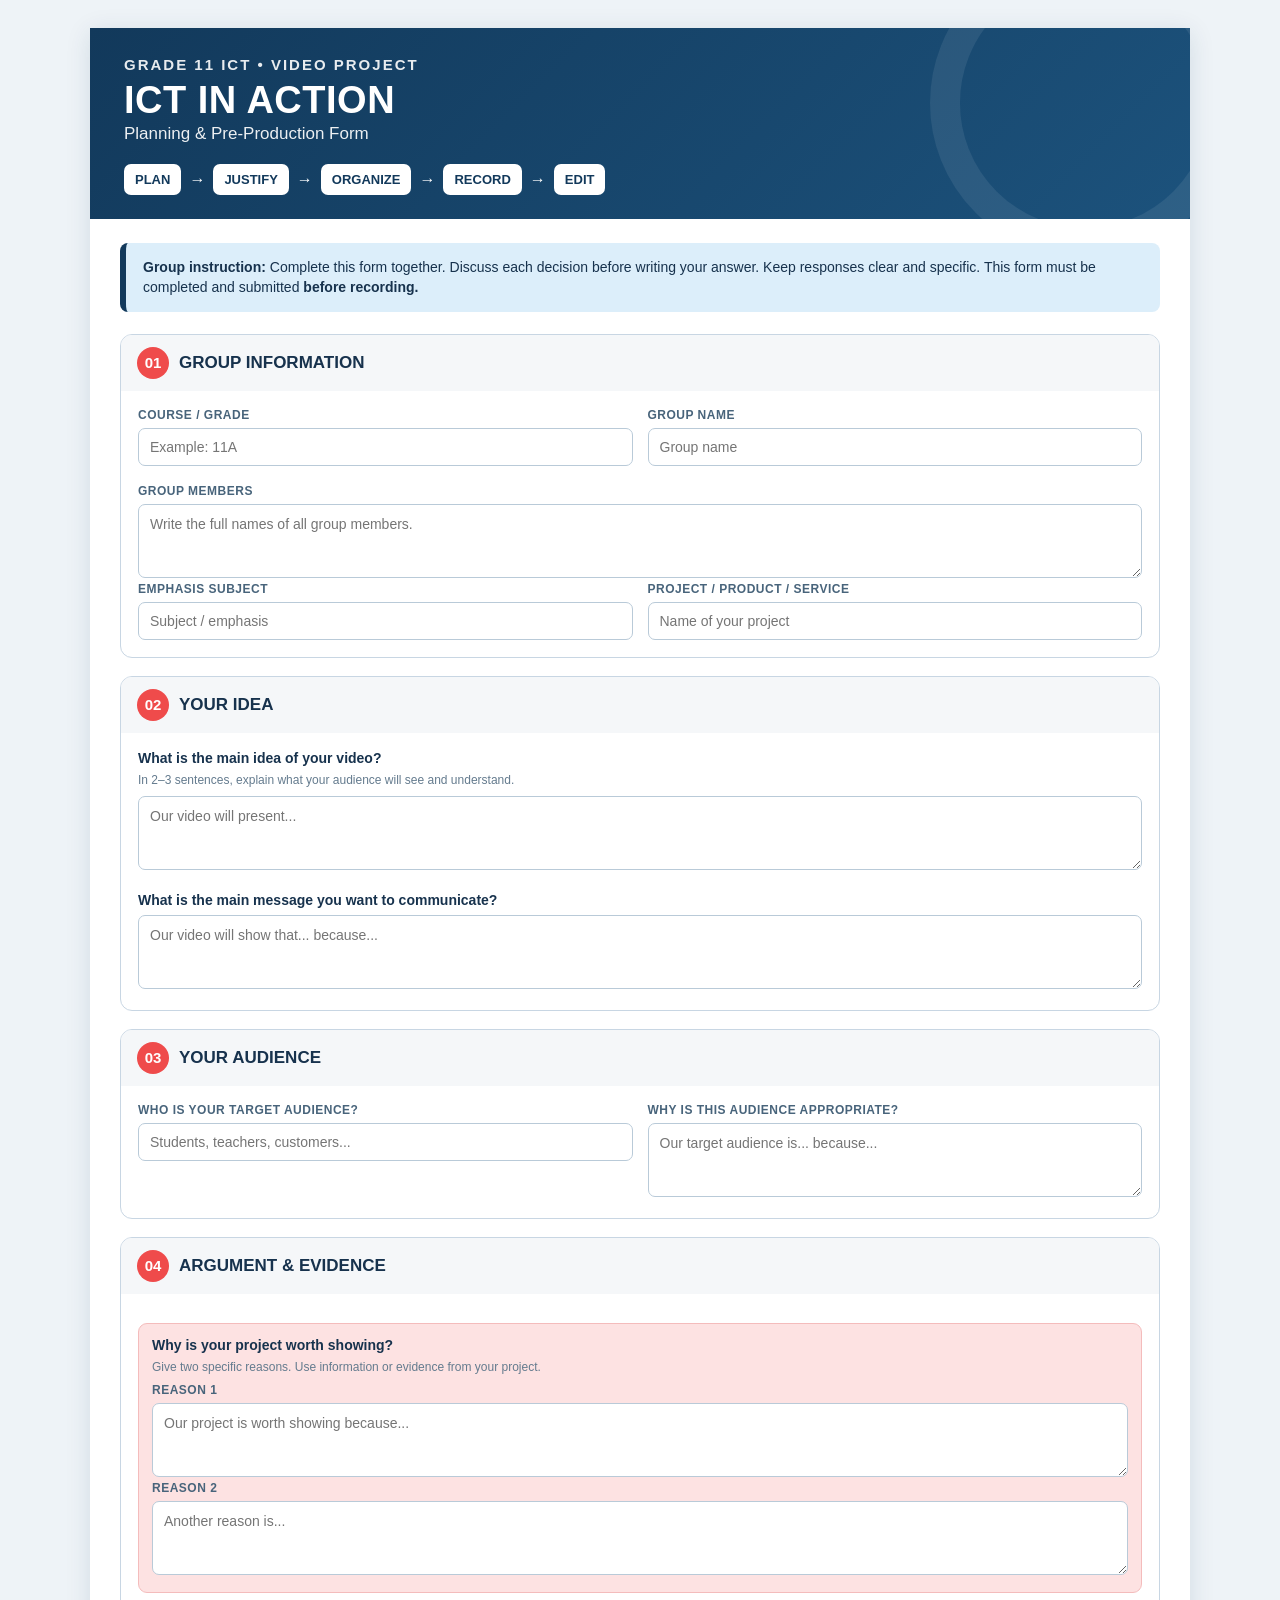
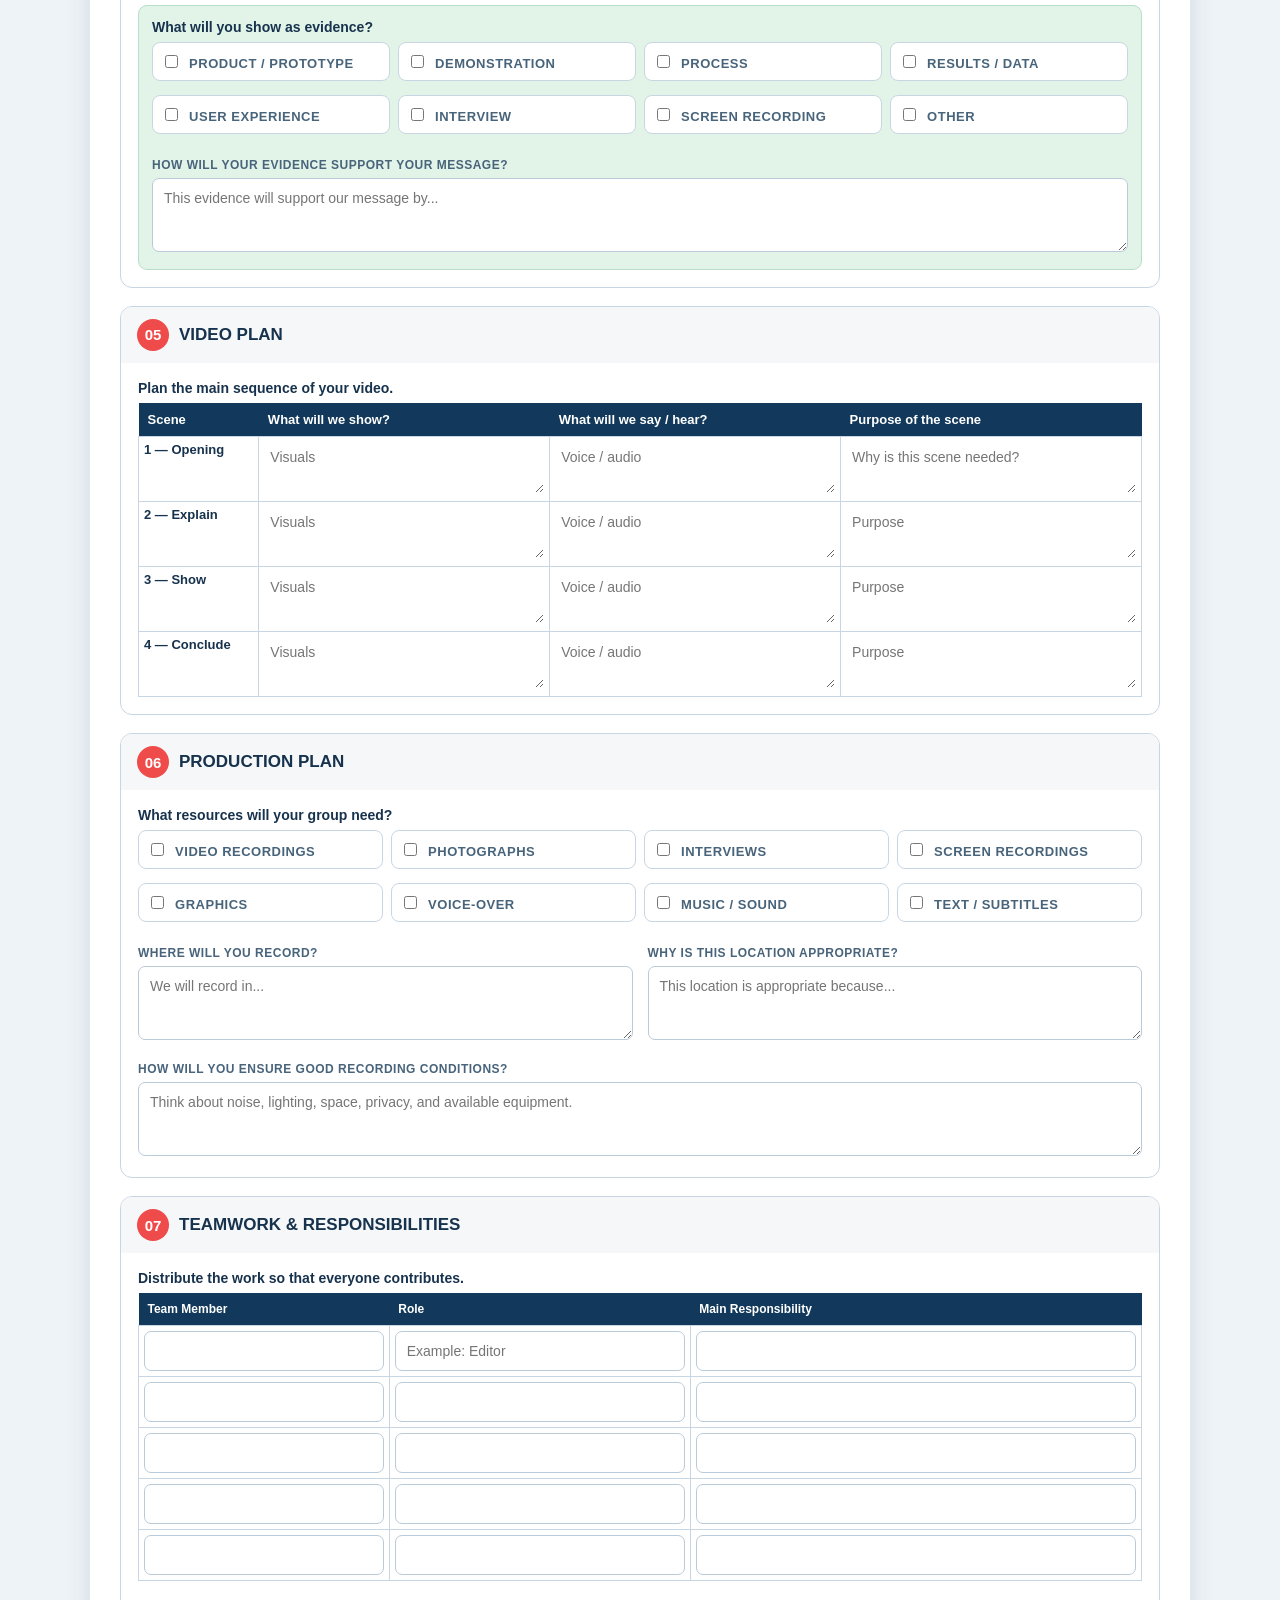
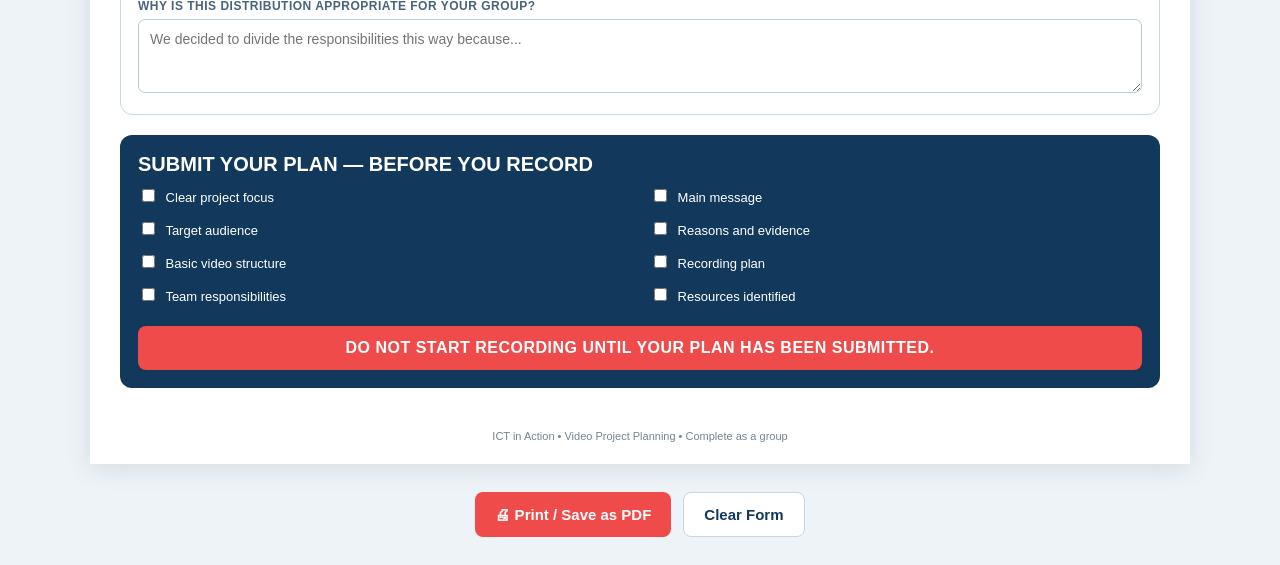
==== action-video-form.html @ a5e14451 "Add files via upload" ====
<!DOCTYPE html>
<html lang="en">
<head>
<meta charset="UTF-8">
<meta name="viewport" content="width=device-width, initial-scale=1.0">
<title>ICT in Action - Video Project Planning</title>
<style>
  :root{
    --navy:#12395b;
    --blue:#dceefa;
    --red:#ef4b4b;
    --red-light:#fde2e2;
    --yellow:#fff0c7;
    --green:#e2f3e8;
    --purple:#eee7fb;
    --gray:#f5f7f9;
    --line:#c8d6e3;
    --text:#17324d;
  }

  *{box-sizing:border-box}
  body{
    margin:0;
    font-family:Arial, Helvetica, sans-serif;
    background:#eef3f7;
    color:var(--text);
  }

  .page{
    max-width:1100px;
    margin:28px auto;
    background:white;
    box-shadow:0 4px 24px rgba(18,57,91,.12);
  }

  header{
    padding:28px 34px 24px;
    background:linear-gradient(135deg,var(--navy),#1c527c);
    color:white;
    position:relative;
    overflow:hidden;
  }
  header:after{
    content:"";
    position:absolute;
    right:-50px; top:-80px;
    width:250px;height:250px;
    border:30px solid rgba(255,255,255,.08);
    border-radius:50%;
  }
  .kicker{
    font-size:15px;
    font-weight:700;
    letter-spacing:2px;
    text-transform:uppercase;
    opacity:.9;
  }
  h1{
    margin:6px 0 2px;
    font-size:38px;
    letter-spacing:.5px;
  }
  .subtitle{
    font-size:17px;
    opacity:.92;
  }
  .workflow{
    margin-top:20px;
    display:flex;
    align-items:center;
    gap:8px;
    flex-wrap:wrap;
    font-weight:700;
    font-size:13px;
  }
  .workflow span{
    background:white;
    color:var(--navy);
    padding:8px 11px;
    border-radius:7px;
  }
  .workflow b{color:#fff;font-size:16px}

  main{padding:24px 30px 30px}

  .intro{
    background:var(--blue);
    border-left:6px solid var(--navy);
    padding:14px 17px;
    margin-bottom:22px;
    border-radius:8px;
    font-size:14px;
    line-height:1.45;
  }

  .section{
    border:1px solid var(--line);
    border-radius:12px;
    margin-bottom:18px;
    overflow:hidden;
    break-inside:avoid;
  }
  .section-title{
    padding:12px 16px;
    background:var(--gray);
    display:flex;
    align-items:center;
    gap:10px;
    font-weight:800;
    font-size:17px;
  }
  .number{
    width:32px;height:32px;
    border-radius:50%;
    display:inline-flex;
    align-items:center;
    justify-content:center;
    color:white;
    background:var(--red);
    font-size:15px;
    flex:none;
  }
  .section-body{padding:17px}

  .grid2{
    display:grid;
    grid-template-columns:1fr 1fr;
    gap:15px;
  }

  label{
    display:block;
    font-size:12px;
    font-weight:800;
    text-transform:uppercase;
    letter-spacing:.5px;
    margin-bottom:6px;
    color:#48647b;
  }

  input[type="text"], textarea, select{
    width:100%;
    border:1px solid #b9cad8;
    border-radius:7px;
    padding:10px 11px;
    font:inherit;
    font-size:14px;
    color:var(--text);
    background:#fff;
  }
  textarea{
    min-height:74px;
    resize:vertical;
    line-height:1.4;
  }
  input:focus, textarea:focus{
    outline:2px solid #9cc7e5;
    border-color:#6aa5cf;
  }

  .prompt{
    margin:0 0 7px;
    font-size:14px;
    font-weight:700;
  }
  .hint{
    font-size:12px;
    color:#647b8e;
    margin:4px 0 9px;
  }

  .argument-box{
    background:var(--red-light);
    border:1px solid #f4bcbc;
    border-radius:9px;
    padding:13px;
    margin-top:12px;
  }
  .evidence-box{
    background:var(--green);
    border:1px solid #b8dec6;
    border-radius:9px;
    padding:13px;
    margin-top:12px;
  }

  .checks{
    display:grid;
    grid-template-columns:repeat(4,1fr);
    gap:8px;
  }
  .check{
    border:1px solid var(--line);
    background:#fff;
    padding:9px 8px;
    border-radius:8px;
    font-size:13px;
    cursor:pointer;
  }
  .check:hover{background:#f7fafc}
  .check input{margin-right:7px}

  table{
    width:100%;
    border-collapse:collapse;
    font-size:13px;
  }
  th{
    background:var(--navy);
    color:white;
    padding:9px;
    text-align:left;
  }
  td{
    border:1px solid var(--line);
    padding:5px;
    vertical-align:top;
  }
  td input, td textarea{
    border:0;
    border-radius:0;
    padding:6px;
    min-height:40px;
  }
  td textarea{min-height:45px}

  .small-table th{font-size:12px}
  .small-table td{height:48px}

  .submission{
    background:var(--navy);
    color:white;
    border-radius:12px;
    padding:18px;
    margin-top:20px;
    break-inside:avoid;
  }
  .submission h2{margin:0 0 10px;font-size:20px}
  .submission-grid{
    display:grid;
    grid-template-columns:1fr 1fr;
    gap:8px 20px;
  }
  .submission label{
    color:white;
    text-transform:none;
    font-size:13px;
    letter-spacing:0;
    font-weight:500;
  }
  .submission input{margin-right:7px}

  .final-note{
    margin-top:16px;
    background:var(--red);
    color:white;
    text-align:center;
    padding:13px;
    border-radius:8px;
    font-weight:800;
    letter-spacing:.5px;
  }

  .actions{
    max-width:1100px;
    margin:0 auto 28px;
    display:flex;
    justify-content:center;
    gap:12px;
  }
  button{
    border:0;
    border-radius:8px;
    padding:13px 20px;
    font-size:15px;
    font-weight:800;
    cursor:pointer;
  }
  .print-btn{background:var(--red);color:white}
  .clear-btn{background:white;color:var(--navy);border:1px solid var(--line)}
  button:hover{transform:translateY(-1px)}

  .footer{
    padding:12px 30px 22px;
    font-size:11px;
    color:#718596;
    text-align:center;
  }

  @media(max-width:760px){
    .page{margin:0}
    .grid2,.submission-grid{grid-template-columns:1fr}
    .checks{grid-template-columns:1fr 1fr}
    main{padding:18px}
    h1{font-size:30px}
  }

  @media print{
    @page{size:A4 portrait;margin:10mm}
    body{background:white}
    .page{max-width:none;margin:0;box-shadow:none}
    .actions{display:none}
    header{padding:18px 22px}
    h1{font-size:29px}
    .subtitle{font-size:14px}
    main{padding:16px 18px}
    .section{margin-bottom:11px}
    .section-title{padding:8px 12px;font-size:14px}
    .number{width:25px;height:25px;font-size:12px}
    .section-body{padding:10px}
    .intro{padding:9px 12px;margin-bottom:12px;font-size:11px}
    label{font-size:9px;margin-bottom:3px}
    input[type="text"], textarea{font-size:10px;padding:5px}
    textarea{min-height:48px}
    .prompt{font-size:11px}
    .hint{font-size:9px;margin:2px 0 5px}
    .argument-box,.evidence-box{padding:8px;margin-top:7px}
    .checks{grid-template-columns:repeat(4,1fr)}
    .check{padding:5px;font-size:9px}
    table{font-size:9px}
    th{padding:5px}
    td{padding:2px}
    td input,td textarea{padding:3px;font-size:9px;min-height:28px}
    .submission{padding:10px;margin-top:10px}
    .submission h2{font-size:14px;margin-bottom:5px}
    .submission label{font-size:9px}
    .final-note{padding:8px;font-size:11px;margin-top:9px}
    .footer{padding:6px;font-size:8px}
  }
</style>
</head>

<body>
<div class="page">
<header>
  <div class="kicker">Grade 11 ICT • Video Project</div>
  <h1>ICT IN ACTION</h1>
  <div class="subtitle">Planning &amp; Pre-Production Form</div>
  <div class="workflow">
    <span>PLAN</span><b>→</b>
    <span>JUSTIFY</span><b>→</b>
    <span>ORGANIZE</span><b>→</b>
    <span>RECORD</span><b>→</b>
    <span>EDIT</span>
  </div>
</header>

<main>
  <div class="intro">
    <strong>Group instruction:</strong> Complete this form together. Discuss each decision before writing your answer.
    Keep responses clear and specific. This form must be completed and submitted <strong>before recording.</strong>
  </div>

  <section class="section">
    <div class="section-title"><span class="number">01</span> GROUP INFORMATION</div>
    <div class="section-body">
      <div class="grid2">
        <div>
          <label>Course / Grade</label>
          <input type="text" placeholder="Example: 11A">
        </div>
        <div>
          <label>Group Name</label>
          <input type="text" placeholder="Group name">
        </div>
      </div>
      <br>
      <label>Group Members</label>
      <textarea placeholder="Write the full names of all group members."></textarea>
      <br>
      <div class="grid2">
        <div>
          <label>Emphasis Subject</label>
          <input type="text" placeholder="Subject / emphasis">
        </div>
        <div>
          <label>Project / Product / Service</label>
          <input type="text" placeholder="Name of your project">
        </div>
      </div>
    </div>
  </section>

  <section class="section">
    <div class="section-title"><span class="number">02</span> YOUR IDEA</div>
    <div class="section-body">
      <p class="prompt">What is the main idea of your video?</p>
      <div class="hint">In 2–3 sentences, explain what your audience will see and understand.</div>
      <textarea placeholder="Our video will present..."></textarea>
      <br><br>
      <p class="prompt">What is the main message you want to communicate?</p>
      <textarea placeholder="Our video will show that... because..."></textarea>
    </div>
  </section>

  <section class="section">
    <div class="section-title"><span class="number">03</span> YOUR AUDIENCE</div>
    <div class="section-body">
      <div class="grid2">
        <div>
          <label>Who is your target audience?</label>
          <input type="text" placeholder="Students, teachers, customers...">
        </div>
        <div>
          <label>Why is this audience appropriate?</label>
          <textarea placeholder="Our target audience is... because..."></textarea>
        </div>
      </div>
    </div>
  </section>

  <section class="section">
    <div class="section-title"><span class="number">04</span> ARGUMENT &amp; EVIDENCE</div>
    <div class="section-body">
      <div class="argument-box">
        <p class="prompt">Why is your project worth showing?</p>
        <div class="hint">Give two specific reasons. Use information or evidence from your project.</div>
        <label>Reason 1</label>
        <textarea placeholder="Our project is worth showing because..."></textarea>
        <br>
        <label>Reason 2</label>
        <textarea placeholder="Another reason is..."></textarea>
      </div>

      <div class="evidence-box">
        <p class="prompt">What will you show as evidence?</p>
        <div class="checks">
          <label class="check"><input type="checkbox"> Product / prototype</label>
          <label class="check"><input type="checkbox"> Demonstration</label>
          <label class="check"><input type="checkbox"> Process</label>
          <label class="check"><input type="checkbox"> Results / data</label>
          <label class="check"><input type="checkbox"> User experience</label>
          <label class="check"><input type="checkbox"> Interview</label>
          <label class="check"><input type="checkbox"> Screen recording</label>
          <label class="check"><input type="checkbox"> Other</label>
        </div>
        <br>
        <label>How will your evidence support your message?</label>
        <textarea placeholder="This evidence will support our message by..."></textarea>
      </div>
    </div>
  </section>

  <section class="section">
    <div class="section-title"><span class="number">05</span> VIDEO PLAN</div>
    <div class="section-body">
      <p class="prompt">Plan the main sequence of your video.</p>
      <table>
        <thead>
          <tr>
            <th style="width:12%">Scene</th>
            <th style="width:29%">What will we show?</th>
            <th style="width:29%">What will we say / hear?</th>
            <th style="width:30%">Purpose of the scene</th>
          </tr>
        </thead>
        <tbody>
          <tr><td><strong>1 — Opening</strong></td><td><textarea placeholder="Visuals"></textarea></td><td><textarea placeholder="Voice / audio"></textarea></td><td><textarea placeholder="Why is this scene needed?"></textarea></td></tr>
          <tr><td><strong>2 — Explain</strong></td><td><textarea placeholder="Visuals"></textarea></td><td><textarea placeholder="Voice / audio"></textarea></td><td><textarea placeholder="Purpose"></textarea></td></tr>
          <tr><td><strong>3 — Show</strong></td><td><textarea placeholder="Visuals"></textarea></td><td><textarea placeholder="Voice / audio"></textarea></td><td><textarea placeholder="Purpose"></textarea></td></tr>
          <tr><td><strong>4 — Conclude</strong></td><td><textarea placeholder="Visuals"></textarea></td><td><textarea placeholder="Voice / audio"></textarea></td><td><textarea placeholder="Purpose"></textarea></td></tr>
        </tbody>
      </table>
    </div>
  </section>

  <section class="section">
    <div class="section-title"><span class="number">06</span> PRODUCTION PLAN</div>
    <div class="section-body">
      <p class="prompt">What resources will your group need?</p>
      <div class="checks">
        <label class="check"><input type="checkbox"> Video recordings</label>
        <label class="check"><input type="checkbox"> Photographs</label>
        <label class="check"><input type="checkbox"> Interviews</label>
        <label class="check"><input type="checkbox"> Screen recordings</label>
        <label class="check"><input type="checkbox"> Graphics</label>
        <label class="check"><input type="checkbox"> Voice-over</label>
        <label class="check"><input type="checkbox"> Music / sound</label>
        <label class="check"><input type="checkbox"> Text / subtitles</label>
      </div>
      <br>
      <div class="grid2">
        <div>
          <label>Where will you record?</label>
          <textarea placeholder="We will record in..."></textarea>
        </div>
        <div>
          <label>Why is this location appropriate?</label>
          <textarea placeholder="This location is appropriate because..."></textarea>
        </div>
      </div>
      <br>
      <label>How will you ensure good recording conditions?</label>
      <textarea placeholder="Think about noise, lighting, space, privacy, and available equipment."></textarea>
    </div>
  </section>

  <section class="section">
    <div class="section-title"><span class="number">07</span> TEAMWORK &amp; RESPONSIBILITIES</div>
    <div class="section-body">
      <p class="prompt">Distribute the work so that everyone contributes.</p>
      <table class="small-table">
        <thead>
          <tr><th style="width:25%">Team Member</th><th style="width:30%">Role</th><th>Main Responsibility</th></tr>
        </thead>
        <tbody>
          <tr><td><input type="text"></td><td><input type="text" placeholder="Example: Editor"></td><td><input type="text"></td></tr>
          <tr><td><input type="text"></td><td><input type="text"></td><td><input type="text"></td></tr>
          <tr><td><input type="text"></td><td><input type="text"></td><td><input type="text"></td></tr>
          <tr><td><input type="text"></td><td><input type="text"></td><td><input type="text"></td></tr>
          <tr><td><input type="text"></td><td><input type="text"></td><td><input type="text"></td></tr>
        </tbody>
      </table>
      <br>
      <label>Why is this distribution appropriate for your group?</label>
      <textarea placeholder="We decided to divide the responsibilities this way because..."></textarea>
    </div>
  </section>

  <div class="submission">
    <h2>SUBMIT YOUR PLAN — BEFORE YOU RECORD</h2>
    <div class="submission-grid">
      <label><input type="checkbox"> Clear project focus</label>
      <label><input type="checkbox"> Main message</label>
      <label><input type="checkbox"> Target audience</label>
      <label><input type="checkbox"> Reasons and evidence</label>
      <label><input type="checkbox"> Basic video structure</label>
      <label><input type="checkbox"> Recording plan</label>
      <label><input type="checkbox"> Team responsibilities</label>
      <label><input type="checkbox"> Resources identified</label>
    </div>
    <div class="final-note">DO NOT START RECORDING UNTIL YOUR PLAN HAS BEEN SUBMITTED.</div>
  </div>
</main>

<div class="footer">
  ICT in Action • Video Project Planning • Complete as a group
</div>
</div>

<div class="actions">
  <button class="print-btn" onclick="window.print()">🖨 Print / Save as PDF</button>
  <button class="clear-btn" onclick="clearForm()">Clear Form</button>
</div>

<script>
function clearForm(){
  if(confirm("Clear all information entered in this form?")){
    document.querySelectorAll("input[type=text], textarea").forEach(el => el.value = "");
    document.querySelectorAll("input[type=checkbox]").forEach(el => el.checked = false);
  }
}
</script>
</body>
</html>
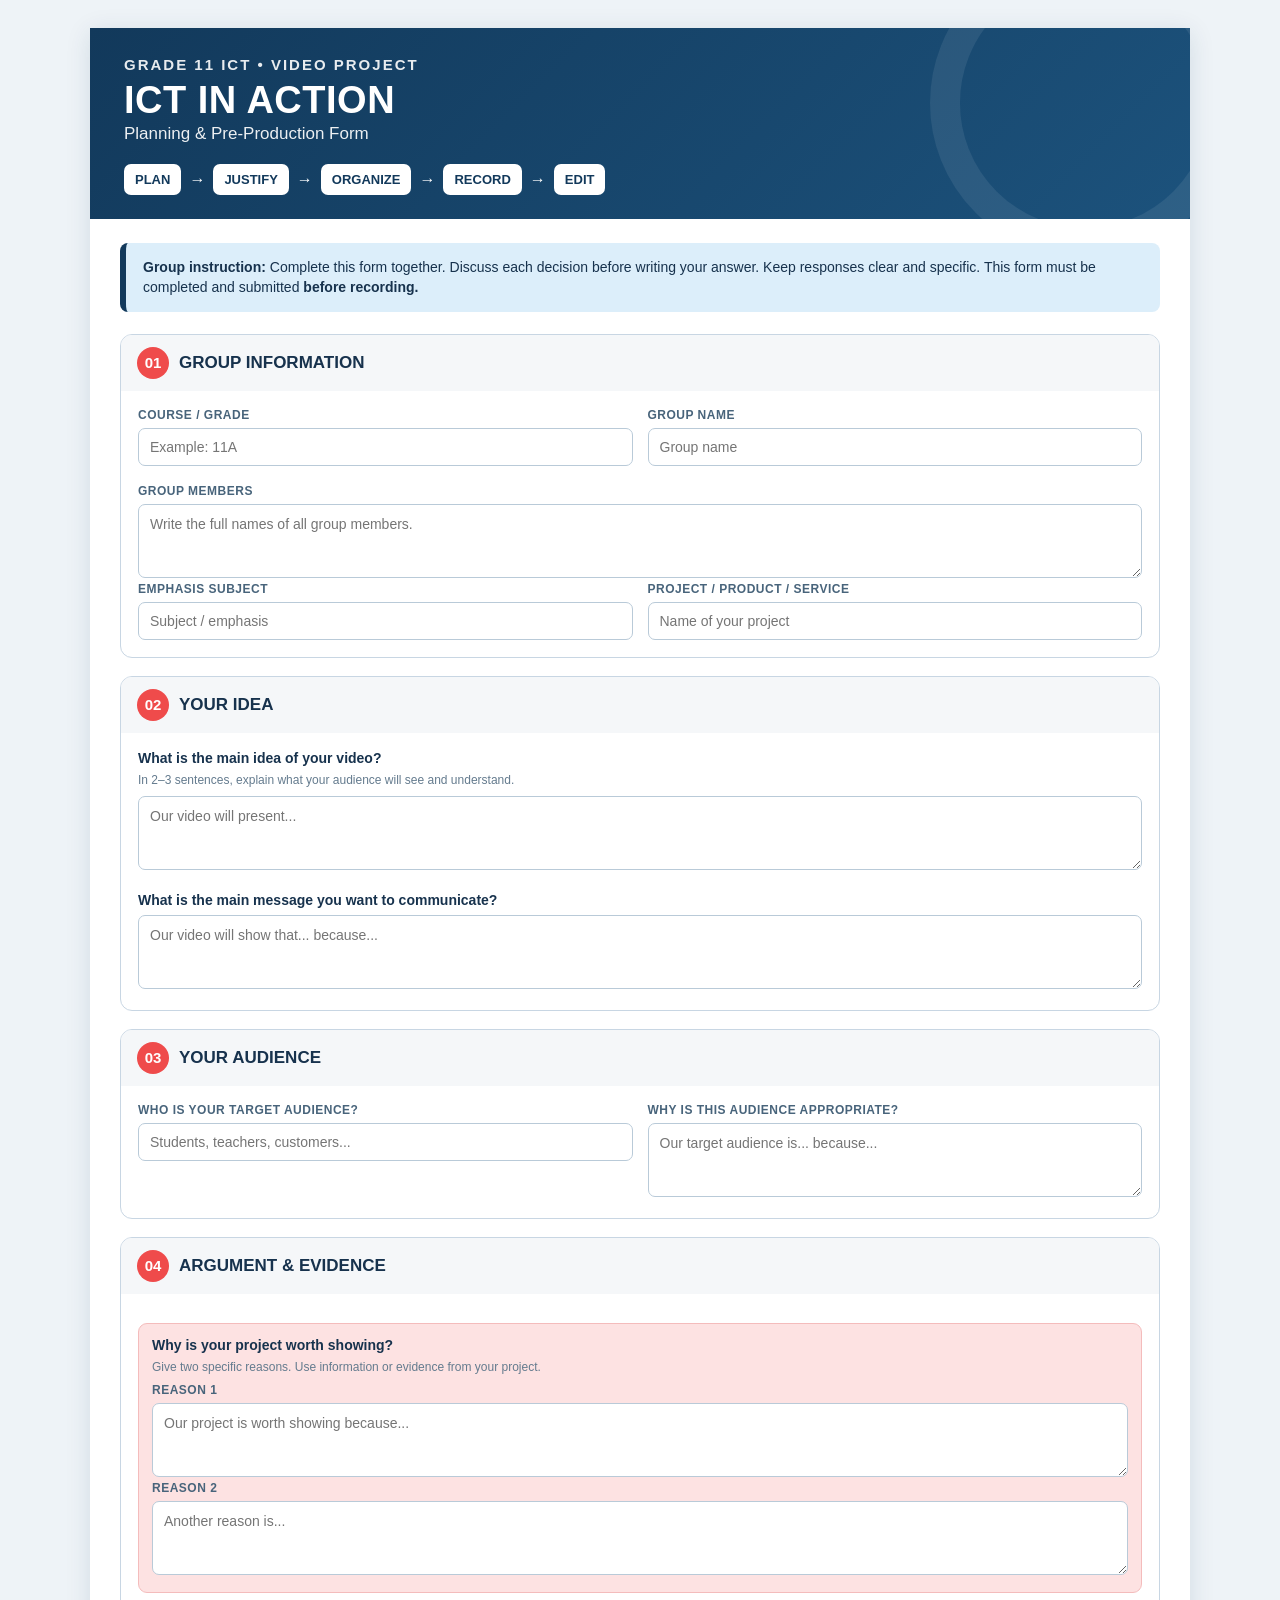
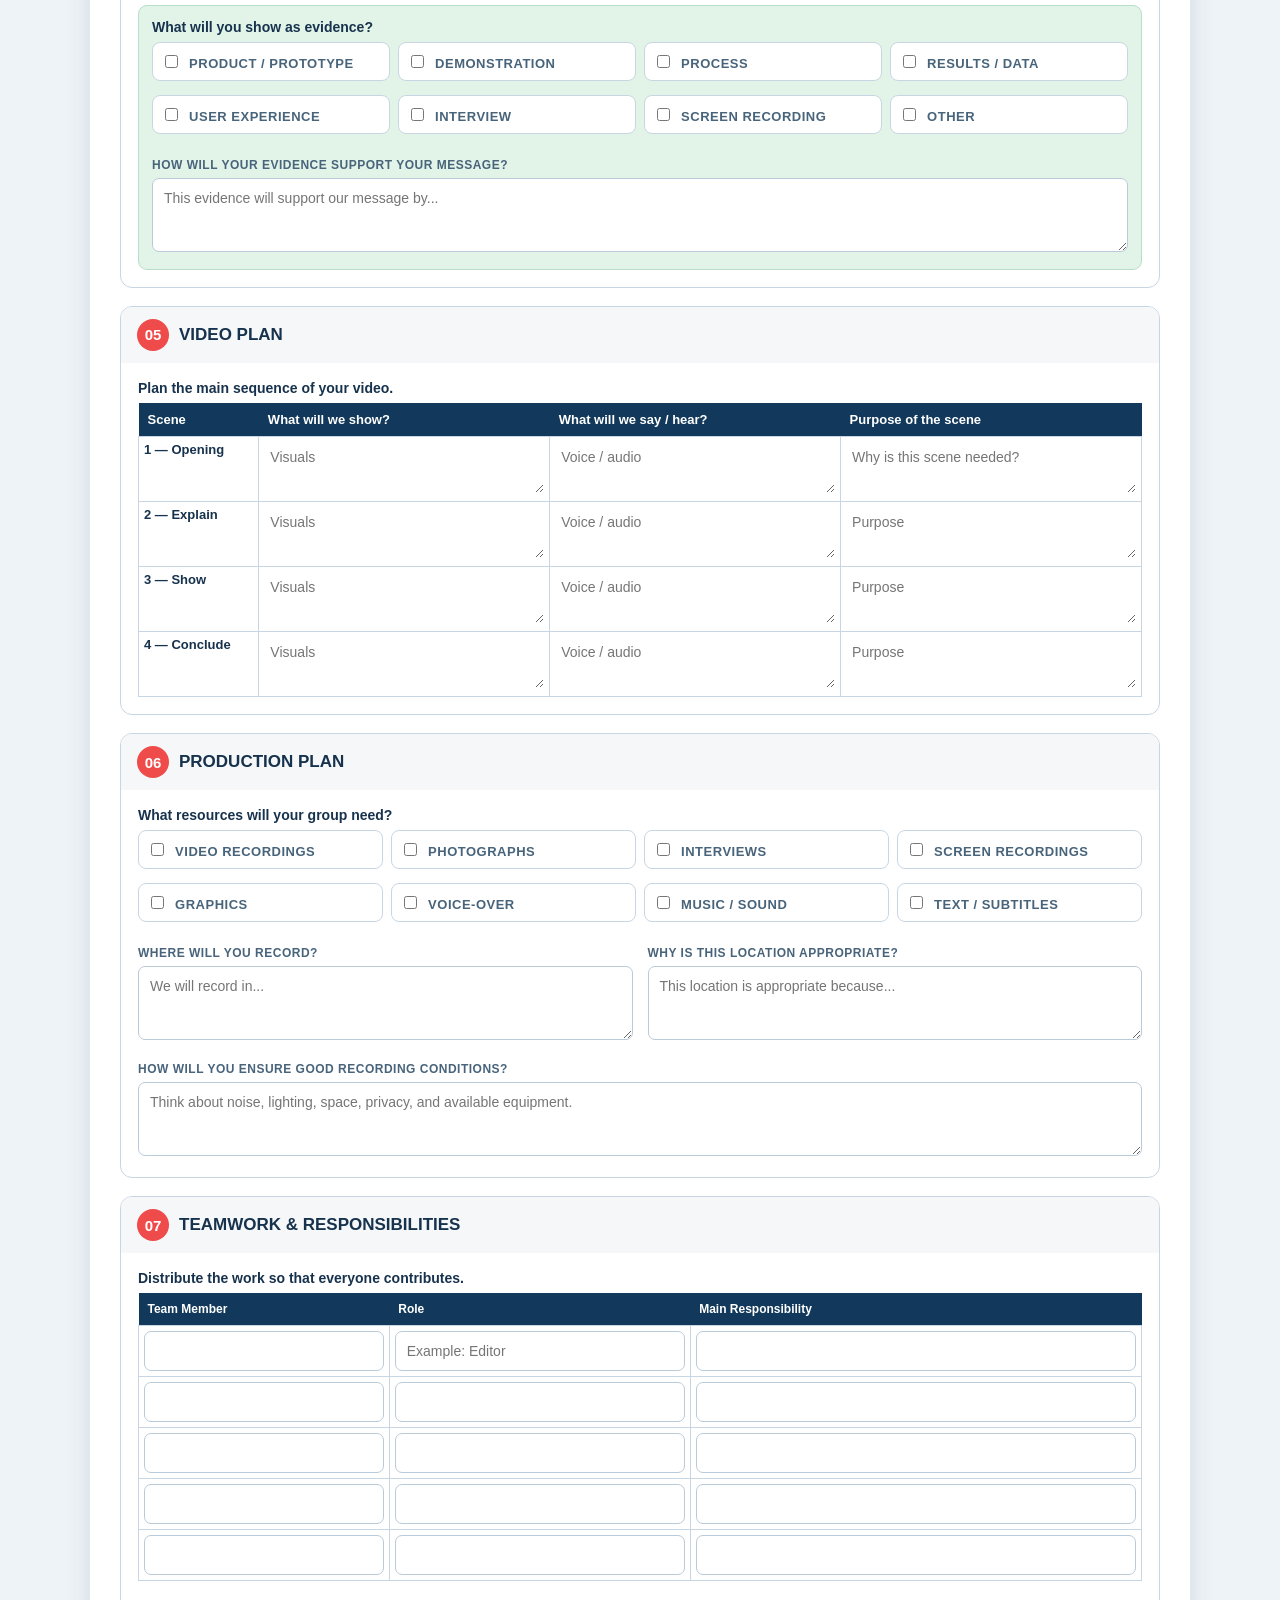
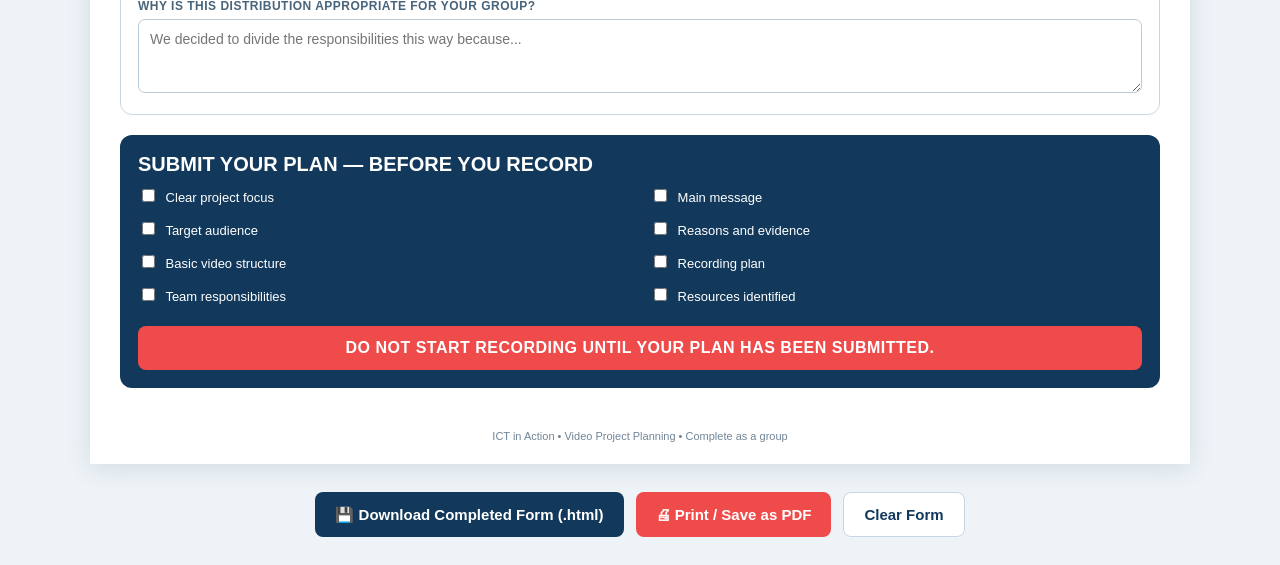
==== commit 1b8b3f40: "Update action-video-form.html" ====
--- a/action-video-form.html
+++ b/action-video-form.html
@@ -5,550 +5,127 @@
 <meta name="viewport" content="width=device-width, initial-scale=1.0">
 <title>ICT in Action - Video Project Planning</title>
 <style>
-  :root{
-    --navy:#12395b;
-    --blue:#dceefa;
-    --red:#ef4b4b;
-    --red-light:#fde2e2;
-    --yellow:#fff0c7;
-    --green:#e2f3e8;
-    --purple:#eee7fb;
-    --gray:#f5f7f9;
-    --line:#c8d6e3;
-    --text:#17324d;
-  }
-
-  *{box-sizing:border-box}
-  body{
-    margin:0;
-    font-family:Arial, Helvetica, sans-serif;
-    background:#eef3f7;
-    color:var(--text);
-  }
-
-  .page{
-    max-width:1100px;
-    margin:28px auto;
-    background:white;
-    box-shadow:0 4px 24px rgba(18,57,91,.12);
-  }
-
-  header{
-    padding:28px 34px 24px;
-    background:linear-gradient(135deg,var(--navy),#1c527c);
-    color:white;
-    position:relative;
-    overflow:hidden;
-  }
-  header:after{
-    content:"";
-    position:absolute;
-    right:-50px; top:-80px;
-    width:250px;height:250px;
-    border:30px solid rgba(255,255,255,.08);
-    border-radius:50%;
-  }
-  .kicker{
-    font-size:15px;
-    font-weight:700;
-    letter-spacing:2px;
-    text-transform:uppercase;
-    opacity:.9;
-  }
-  h1{
-    margin:6px 0 2px;
-    font-size:38px;
-    letter-spacing:.5px;
-  }
-  .subtitle{
-    font-size:17px;
-    opacity:.92;
-  }
-  .workflow{
-    margin-top:20px;
-    display:flex;
-    align-items:center;
-    gap:8px;
-    flex-wrap:wrap;
-    font-weight:700;
-    font-size:13px;
-  }
-  .workflow span{
-    background:white;
-    color:var(--navy);
-    padding:8px 11px;
-    border-radius:7px;
-  }
-  .workflow b{color:#fff;font-size:16px}
-
-  main{padding:24px 30px 30px}
-
-  .intro{
-    background:var(--blue);
-    border-left:6px solid var(--navy);
-    padding:14px 17px;
-    margin-bottom:22px;
-    border-radius:8px;
-    font-size:14px;
-    line-height:1.45;
-  }
-
-  .section{
-    border:1px solid var(--line);
-    border-radius:12px;
-    margin-bottom:18px;
-    overflow:hidden;
-    break-inside:avoid;
-  }
-  .section-title{
-    padding:12px 16px;
-    background:var(--gray);
-    display:flex;
-    align-items:center;
-    gap:10px;
-    font-weight:800;
-    font-size:17px;
-  }
-  .number{
-    width:32px;height:32px;
-    border-radius:50%;
-    display:inline-flex;
-    align-items:center;
-    justify-content:center;
-    color:white;
-    background:var(--red);
-    font-size:15px;
-    flex:none;
-  }
-  .section-body{padding:17px}
-
-  .grid2{
-    display:grid;
-    grid-template-columns:1fr 1fr;
-    gap:15px;
-  }
-
-  label{
-    display:block;
-    font-size:12px;
-    font-weight:800;
-    text-transform:uppercase;
-    letter-spacing:.5px;
-    margin-bottom:6px;
-    color:#48647b;
-  }
-
-  input[type="text"], textarea, select{
-    width:100%;
-    border:1px solid #b9cad8;
-    border-radius:7px;
-    padding:10px 11px;
-    font:inherit;
-    font-size:14px;
-    color:var(--text);
-    background:#fff;
-  }
-  textarea{
-    min-height:74px;
-    resize:vertical;
-    line-height:1.4;
-  }
-  input:focus, textarea:focus{
-    outline:2px solid #9cc7e5;
-    border-color:#6aa5cf;
-  }
-
-  .prompt{
-    margin:0 0 7px;
-    font-size:14px;
-    font-weight:700;
-  }
-  .hint{
-    font-size:12px;
-    color:#647b8e;
-    margin:4px 0 9px;
-  }
-
-  .argument-box{
-    background:var(--red-light);
-    border:1px solid #f4bcbc;
-    border-radius:9px;
-    padding:13px;
-    margin-top:12px;
-  }
-  .evidence-box{
-    background:var(--green);
-    border:1px solid #b8dec6;
-    border-radius:9px;
-    padding:13px;
-    margin-top:12px;
-  }
-
-  .checks{
-    display:grid;
-    grid-template-columns:repeat(4,1fr);
-    gap:8px;
-  }
-  .check{
-    border:1px solid var(--line);
-    background:#fff;
-    padding:9px 8px;
-    border-radius:8px;
-    font-size:13px;
-    cursor:pointer;
-  }
-  .check:hover{background:#f7fafc}
-  .check input{margin-right:7px}
-
-  table{
-    width:100%;
-    border-collapse:collapse;
-    font-size:13px;
-  }
-  th{
-    background:var(--navy);
-    color:white;
-    padding:9px;
-    text-align:left;
-  }
-  td{
-    border:1px solid var(--line);
-    padding:5px;
-    vertical-align:top;
-  }
-  td input, td textarea{
-    border:0;
-    border-radius:0;
-    padding:6px;
-    min-height:40px;
-  }
-  td textarea{min-height:45px}
-
-  .small-table th{font-size:12px}
-  .small-table td{height:48px}
-
-  .submission{
-    background:var(--navy);
-    color:white;
-    border-radius:12px;
-    padding:18px;
-    margin-top:20px;
-    break-inside:avoid;
-  }
-  .submission h2{margin:0 0 10px;font-size:20px}
-  .submission-grid{
-    display:grid;
-    grid-template-columns:1fr 1fr;
-    gap:8px 20px;
-  }
-  .submission label{
-    color:white;
-    text-transform:none;
-    font-size:13px;
-    letter-spacing:0;
-    font-weight:500;
-  }
-  .submission input{margin-right:7px}
-
-  .final-note{
-    margin-top:16px;
-    background:var(--red);
-    color:white;
-    text-align:center;
-    padding:13px;
-    border-radius:8px;
-    font-weight:800;
-    letter-spacing:.5px;
-  }
-
-  .actions{
-    max-width:1100px;
-    margin:0 auto 28px;
-    display:flex;
-    justify-content:center;
-    gap:12px;
-  }
-  button{
-    border:0;
-    border-radius:8px;
-    padding:13px 20px;
-    font-size:15px;
-    font-weight:800;
-    cursor:pointer;
-  }
-  .print-btn{background:var(--red);color:white}
-  .clear-btn{background:white;color:var(--navy);border:1px solid var(--line)}
-  button:hover{transform:translateY(-1px)}
-
-  .footer{
-    padding:12px 30px 22px;
-    font-size:11px;
-    color:#718596;
-    text-align:center;
-  }
-
-  @media(max-width:760px){
-    .page{margin:0}
-    .grid2,.submission-grid{grid-template-columns:1fr}
-    .checks{grid-template-columns:1fr 1fr}
-    main{padding:18px}
-    h1{font-size:30px}
-  }
-
-  @media print{
-    @page{size:A4 portrait;margin:10mm}
-    body{background:white}
-    .page{max-width:none;margin:0;box-shadow:none}
-    .actions{display:none}
-    header{padding:18px 22px}
-    h1{font-size:29px}
-    .subtitle{font-size:14px}
-    main{padding:16px 18px}
-    .section{margin-bottom:11px}
-    .section-title{padding:8px 12px;font-size:14px}
-    .number{width:25px;height:25px;font-size:12px}
-    .section-body{padding:10px}
-    .intro{padding:9px 12px;margin-bottom:12px;font-size:11px}
-    label{font-size:9px;margin-bottom:3px}
-    input[type="text"], textarea{font-size:10px;padding:5px}
-    textarea{min-height:48px}
-    .prompt{font-size:11px}
-    .hint{font-size:9px;margin:2px 0 5px}
-    .argument-box,.evidence-box{padding:8px;margin-top:7px}
-    .checks{grid-template-columns:repeat(4,1fr)}
-    .check{padding:5px;font-size:9px}
-    table{font-size:9px}
-    th{padding:5px}
-    td{padding:2px}
-    td input,td textarea{padding:3px;font-size:9px;min-height:28px}
-    .submission{padding:10px;margin-top:10px}
-    .submission h2{font-size:14px;margin-bottom:5px}
-    .submission label{font-size:9px}
-    .final-note{padding:8px;font-size:11px;margin-top:9px}
-    .footer{padding:6px;font-size:8px}
-  }
+:root{--navy:#12395b;--blue:#dceefa;--red:#ef4b4b;--red-light:#fde2e2;--yellow:#fff0c7;--green:#e2f3e8;--purple:#eee7fb;--gray:#f5f7f9;--line:#c8d6e3;--text:#17324d}
+*{box-sizing:border-box}body{margin:0;font-family:Arial,Helvetica,sans-serif;background:#eef3f7;color:var(--text)}
+.page{max-width:1100px;margin:28px auto;background:#fff;box-shadow:0 4px 24px rgba(18,57,91,.12)}
+header{padding:28px 34px 24px;background:linear-gradient(135deg,var(--navy),#1c527c);color:#fff;position:relative;overflow:hidden}
+header:after{content:"";position:absolute;right:-50px;top:-80px;width:250px;height:250px;border:30px solid rgba(255,255,255,.08);border-radius:50%}
+.kicker{font-size:15px;font-weight:700;letter-spacing:2px;text-transform:uppercase;opacity:.9}h1{margin:6px 0 2px;font-size:38px;letter-spacing:.5px}.subtitle{font-size:17px;opacity:.92}
+.workflow{margin-top:20px;display:flex;align-items:center;gap:8px;flex-wrap:wrap;font-weight:700;font-size:13px}.workflow span{background:#fff;color:var(--navy);padding:8px 11px;border-radius:7px}.workflow b{color:#fff;font-size:16px}main{padding:24px 30px 30px}
+.intro{background:var(--blue);border-left:6px solid var(--navy);padding:14px 17px;margin-bottom:22px;border-radius:8px;font-size:14px;line-height:1.45}
+.section{border:1px solid var(--line);border-radius:12px;margin-bottom:18px;overflow:hidden;break-inside:avoid}.section-title{padding:12px 16px;background:var(--gray);display:flex;align-items:center;gap:10px;font-weight:800;font-size:17px}.number{width:32px;height:32px;border-radius:50%;display:inline-flex;align-items:center;justify-content:center;color:#fff;background:var(--red);font-size:15px;flex:none}.section-body{padding:17px}.grid2{display:grid;grid-template-columns:1fr 1fr;gap:15px}
+label{display:block;font-size:12px;font-weight:800;text-transform:uppercase;letter-spacing:.5px;margin-bottom:6px;color:#48647b}input[type=text],textarea,select{width:100%;border:1px solid #b9cad8;border-radius:7px;padding:10px 11px;font:inherit;font-size:14px;color:var(--text);background:#fff}textarea{min-height:74px;resize:vertical;line-height:1.4}input:focus,textarea:focus{outline:2px solid #9cc7e5;border-color:#6aa5cf}.prompt{margin:0 0 7px;font-size:14px;font-weight:700}.hint{font-size:12px;color:#647b8e;margin:4px 0 9px}
+.argument-box{background:var(--red-light);border:1px solid #f4bcbc;border-radius:9px;padding:13px;margin-top:12px}.evidence-box{background:var(--green);border:1px solid #b8dec6;border-radius:9px;padding:13px;margin-top:12px}.checks{display:grid;grid-template-columns:repeat(4,1fr);gap:8px}.check{border:1px solid var(--line);background:#fff;padding:9px 8px;border-radius:8px;font-size:13px;cursor:pointer}.check:hover{background:#f7fafc}.check input{margin-right:7px}
+table{width:100%;border-collapse:collapse;font-size:13px}th{background:var(--navy);color:#fff;padding:9px;text-align:left}td{border:1px solid var(--line);padding:5px;vertical-align:top}td input,td textarea{border:0;border-radius:0;padding:6px;min-height:40px}td textarea{min-height:45px}.small-table th{font-size:12px}.small-table td{height:48px}
+.submission{background:var(--navy);color:#fff;border-radius:12px;padding:18px;margin-top:20px;break-inside:avoid}.submission h2{margin:0 0 10px;font-size:20px}.submission-grid{display:grid;grid-template-columns:1fr 1fr;gap:8px 20px}.submission label{color:#fff;text-transform:none;font-size:13px;letter-spacing:0;font-weight:500}.submission input{margin-right:7px}.final-note{margin-top:16px;background:var(--red);color:#fff;text-align:center;padding:13px;border-radius:8px;font-weight:800;letter-spacing:.5px}
+.actions{max-width:1100px;margin:0 auto 28px;display:flex;justify-content:center;gap:12px;flex-wrap:wrap;padding:0 12px}button{border:0;border-radius:8px;padding:13px 20px;font-size:15px;font-weight:800;cursor:pointer}.print-btn{background:var(--red);color:#fff}.download-btn{background:var(--navy);color:#fff}.clear-btn{background:#fff;color:var(--navy);border:1px solid var(--line)}button:hover{transform:translateY(-1px)}.footer{padding:12px 30px 22px;font-size:11px;color:#718596;text-align:center}
+@media(max-width:760px){.page{margin:0}.grid2,.submission-grid{grid-template-columns:1fr}.checks{grid-template-columns:1fr 1fr}main{padding:18px}h1{font-size:30px}.section-body{overflow-x:auto}table{min-width:600px}}
+@media print{@page{size:A4 portrait;margin:10mm}body{background:#fff}.page{max-width:none;margin:0;box-shadow:none}.actions{display:none}header{padding:18px 22px}h1{font-size:29px}.subtitle{font-size:14px}main{padding:16px 18px}.section{margin-bottom:11px}.section-title{padding:8px 12px;font-size:14px}.number{width:25px;height:25px;font-size:12px}.section-body{padding:10px}.intro{padding:9px 12px;margin-bottom:12px;font-size:11px}label{font-size:9px;margin-bottom:3px}input[type=text],textarea{font-size:10px;padding:5px}textarea{min-height:48px}.prompt{font-size:11px}.hint{font-size:9px;margin:2px 0 5px}.argument-box,.evidence-box{padding:8px;margin-top:7px}.checks{grid-template-columns:repeat(4,1fr)}.check{padding:5px;font-size:9px}table{font-size:9px;min-width:0}th{padding:5px}td{padding:2px}td input,td textarea{padding:3px;font-size:9px;min-height:28px}.submission{padding:10px;margin-top:10px}.submission h2{font-size:14px;margin-bottom:5px}.submission label{font-size:9px}.final-note{padding:8px;font-size:11px;margin-top:9px}.footer{padding:6px;font-size:8px}}
 </style>
 </head>
-
 <body>
 <div class="page">
-<header>
-  <div class="kicker">Grade 11 ICT • Video Project</div>
-  <h1>ICT IN ACTION</h1>
-  <div class="subtitle">Planning &amp; Pre-Production Form</div>
-  <div class="workflow">
-    <span>PLAN</span><b>→</b>
-    <span>JUSTIFY</span><b>→</b>
-    <span>ORGANIZE</span><b>→</b>
-    <span>RECORD</span><b>→</b>
-    <span>EDIT</span>
-  </div>
-</header>
-
+<header><div class="kicker">Grade 11 ICT • Video Project</div><h1>ICT IN ACTION</h1><div class="subtitle">Planning &amp; Pre-Production Form</div><div class="workflow"><span>PLAN</span><b>→</b><span>JUSTIFY</span><b>→</b><span>ORGANIZE</span><b>→</b><span>RECORD</span><b>→</b><span>EDIT</span></div></header>
 <main>
-  <div class="intro">
-    <strong>Group instruction:</strong> Complete this form together. Discuss each decision before writing your answer.
-    Keep responses clear and specific. This form must be completed and submitted <strong>before recording.</strong>
-  </div>
-
-  <section class="section">
-    <div class="section-title"><span class="number">01</span> GROUP INFORMATION</div>
-    <div class="section-body">
-      <div class="grid2">
-        <div>
-          <label>Course / Grade</label>
-          <input type="text" placeholder="Example: 11A">
-        </div>
-        <div>
-          <label>Group Name</label>
-          <input type="text" placeholder="Group name">
-        </div>
-      </div>
-      <br>
-      <label>Group Members</label>
-      <textarea placeholder="Write the full names of all group members."></textarea>
-      <br>
-      <div class="grid2">
-        <div>
-          <label>Emphasis Subject</label>
-          <input type="text" placeholder="Subject / emphasis">
-        </div>
-        <div>
-          <label>Project / Product / Service</label>
-          <input type="text" placeholder="Name of your project">
-        </div>
-      </div>
-    </div>
-  </section>
-
-  <section class="section">
-    <div class="section-title"><span class="number">02</span> YOUR IDEA</div>
-    <div class="section-body">
-      <p class="prompt">What is the main idea of your video?</p>
-      <div class="hint">In 2–3 sentences, explain what your audience will see and understand.</div>
-      <textarea placeholder="Our video will present..."></textarea>
-      <br><br>
-      <p class="prompt">What is the main message you want to communicate?</p>
-      <textarea placeholder="Our video will show that... because..."></textarea>
-    </div>
-  </section>
-
-  <section class="section">
-    <div class="section-title"><span class="number">03</span> YOUR AUDIENCE</div>
-    <div class="section-body">
-      <div class="grid2">
-        <div>
-          <label>Who is your target audience?</label>
-          <input type="text" placeholder="Students, teachers, customers...">
-        </div>
-        <div>
-          <label>Why is this audience appropriate?</label>
-          <textarea placeholder="Our target audience is... because..."></textarea>
-        </div>
-      </div>
-    </div>
-  </section>
-
-  <section class="section">
-    <div class="section-title"><span class="number">04</span> ARGUMENT &amp; EVIDENCE</div>
-    <div class="section-body">
-      <div class="argument-box">
-        <p class="prompt">Why is your project worth showing?</p>
-        <div class="hint">Give two specific reasons. Use information or evidence from your project.</div>
-        <label>Reason 1</label>
-        <textarea placeholder="Our project is worth showing because..."></textarea>
-        <br>
-        <label>Reason 2</label>
-        <textarea placeholder="Another reason is..."></textarea>
-      </div>
-
-      <div class="evidence-box">
-        <p class="prompt">What will you show as evidence?</p>
-        <div class="checks">
-          <label class="check"><input type="checkbox"> Product / prototype</label>
-          <label class="check"><input type="checkbox"> Demonstration</label>
-          <label class="check"><input type="checkbox"> Process</label>
-          <label class="check"><input type="checkbox"> Results / data</label>
-          <label class="check"><input type="checkbox"> User experience</label>
-          <label class="check"><input type="checkbox"> Interview</label>
-          <label class="check"><input type="checkbox"> Screen recording</label>
-          <label class="check"><input type="checkbox"> Other</label>
-        </div>
-        <br>
-        <label>How will your evidence support your message?</label>
-        <textarea placeholder="This evidence will support our message by..."></textarea>
-      </div>
-    </div>
-  </section>
-
-  <section class="section">
-    <div class="section-title"><span class="number">05</span> VIDEO PLAN</div>
-    <div class="section-body">
-      <p class="prompt">Plan the main sequence of your video.</p>
-      <table>
-        <thead>
-          <tr>
-            <th style="width:12%">Scene</th>
-            <th style="width:29%">What will we show?</th>
-            <th style="width:29%">What will we say / hear?</th>
-            <th style="width:30%">Purpose of the scene</th>
-          </tr>
-        </thead>
-        <tbody>
-          <tr><td><strong>1 — Opening</strong></td><td><textarea placeholder="Visuals"></textarea></td><td><textarea placeholder="Voice / audio"></textarea></td><td><textarea placeholder="Why is this scene needed?"></textarea></td></tr>
-          <tr><td><strong>2 — Explain</strong></td><td><textarea placeholder="Visuals"></textarea></td><td><textarea placeholder="Voice / audio"></textarea></td><td><textarea placeholder="Purpose"></textarea></td></tr>
-          <tr><td><strong>3 — Show</strong></td><td><textarea placeholder="Visuals"></textarea></td><td><textarea placeholder="Voice / audio"></textarea></td><td><textarea placeholder="Purpose"></textarea></td></tr>
-          <tr><td><strong>4 — Conclude</strong></td><td><textarea placeholder="Visuals"></textarea></td><td><textarea placeholder="Voice / audio"></textarea></td><td><textarea placeholder="Purpose"></textarea></td></tr>
-        </tbody>
-      </table>
-    </div>
-  </section>
-
-  <section class="section">
-    <div class="section-title"><span class="number">06</span> PRODUCTION PLAN</div>
-    <div class="section-body">
-      <p class="prompt">What resources will your group need?</p>
-      <div class="checks">
-        <label class="check"><input type="checkbox"> Video recordings</label>
-        <label class="check"><input type="checkbox"> Photographs</label>
-        <label class="check"><input type="checkbox"> Interviews</label>
-        <label class="check"><input type="checkbox"> Screen recordings</label>
-        <label class="check"><input type="checkbox"> Graphics</label>
-        <label class="check"><input type="checkbox"> Voice-over</label>
-        <label class="check"><input type="checkbox"> Music / sound</label>
-        <label class="check"><input type="checkbox"> Text / subtitles</label>
-      </div>
-      <br>
-      <div class="grid2">
-        <div>
-          <label>Where will you record?</label>
-          <textarea placeholder="We will record in..."></textarea>
-        </div>
-        <div>
-          <label>Why is this location appropriate?</label>
-          <textarea placeholder="This location is appropriate because..."></textarea>
-        </div>
-      </div>
-      <br>
-      <label>How will you ensure good recording conditions?</label>
-      <textarea placeholder="Think about noise, lighting, space, privacy, and available equipment."></textarea>
-    </div>
-  </section>
-
-  <section class="section">
-    <div class="section-title"><span class="number">07</span> TEAMWORK &amp; RESPONSIBILITIES</div>
-    <div class="section-body">
-      <p class="prompt">Distribute the work so that everyone contributes.</p>
-      <table class="small-table">
-        <thead>
-          <tr><th style="width:25%">Team Member</th><th style="width:30%">Role</th><th>Main Responsibility</th></tr>
-        </thead>
-        <tbody>
-          <tr><td><input type="text"></td><td><input type="text" placeholder="Example: Editor"></td><td><input type="text"></td></tr>
-          <tr><td><input type="text"></td><td><input type="text"></td><td><input type="text"></td></tr>
-          <tr><td><input type="text"></td><td><input type="text"></td><td><input type="text"></td></tr>
-          <tr><td><input type="text"></td><td><input type="text"></td><td><input type="text"></td></tr>
-          <tr><td><input type="text"></td><td><input type="text"></td><td><input type="text"></td></tr>
-        </tbody>
-      </table>
-      <br>
-      <label>Why is this distribution appropriate for your group?</label>
-      <textarea placeholder="We decided to divide the responsibilities this way because..."></textarea>
-    </div>
-  </section>
-
-  <div class="submission">
-    <h2>SUBMIT YOUR PLAN — BEFORE YOU RECORD</h2>
-    <div class="submission-grid">
-      <label><input type="checkbox"> Clear project focus</label>
-      <label><input type="checkbox"> Main message</label>
-      <label><input type="checkbox"> Target audience</label>
-      <label><input type="checkbox"> Reasons and evidence</label>
-      <label><input type="checkbox"> Basic video structure</label>
-      <label><input type="checkbox"> Recording plan</label>
-      <label><input type="checkbox"> Team responsibilities</label>
-      <label><input type="checkbox"> Resources identified</label>
-    </div>
-    <div class="final-note">DO NOT START RECORDING UNTIL YOUR PLAN HAS BEEN SUBMITTED.</div>
-  </div>
-</main>
-
-<div class="footer">
-  ICT in Action • Video Project Planning • Complete as a group
+<div class="intro"><strong>Group instruction:</strong> Complete this form together. Discuss each decision before writing your answer. Keep responses clear and specific. This form must be completed and submitted <strong>before recording.</strong></div>
+<section class="section"><div class="section-title"><span class="number">01</span> GROUP INFORMATION</div><div class="section-body"><div class="grid2"><div><label>Course / Grade</label><input type="text" placeholder="Example: 11A"></div><div><label>Group Name</label><input type="text" placeholder="Group name"></div></div><br><label>Group Members</label><textarea placeholder="Write the full names of all group members."></textarea><br><div class="grid2"><div><label>Emphasis Subject</label><input type="text" placeholder="Subject / emphasis"></div><div><label>Project / Product / Service</label><input type="text" placeholder="Name of your project"></div></div></div></section>
+<section class="section"><div class="section-title"><span class="number">02</span> YOUR IDEA</div><div class="section-body"><p class="prompt">What is the main idea of your video?</p><div class="hint">In 2–3 sentences, explain what your audience will see and understand.</div><textarea placeholder="Our video will present..."></textarea><br><br><p class="prompt">What is the main message you want to communicate?</p><textarea placeholder="Our video will show that... because..."></textarea></div></section>
+<section class="section"><div class="section-title"><span class="number">03</span> YOUR AUDIENCE</div><div class="section-body"><div class="grid2"><div><label>Who is your target audience?</label><input type="text" placeholder="Students, teachers, customers..."></div><div><label>Why is this audience appropriate?</label><textarea placeholder="Our target audience is... because..."></textarea></div></div></div></section>
+<section class="section"><div class="section-title"><span class="number">04</span> ARGUMENT &amp; EVIDENCE</div><div class="section-body"><div class="argument-box"><p class="prompt">Why is your project worth showing?</p><div class="hint">Give two specific reasons. Use information or evidence from your project.</div><label>Reason 1</label><textarea placeholder="Our project is worth showing because..."></textarea><br><label>Reason 2</label><textarea placeholder="Another reason is..."></textarea></div><div class="evidence-box"><p class="prompt">What will you show as evidence?</p><div class="checks"><label class="check"><input type="checkbox"> Product / prototype</label><label class="check"><input type="checkbox"> Demonstration</label><label class="check"><input type="checkbox"> Process</label><label class="check"><input type="checkbox"> Results / data</label><label class="check"><input type="checkbox"> User experience</label><label class="check"><input type="checkbox"> Interview</label><label class="check"><input type="checkbox"> Screen recording</label><label class="check"><input type="checkbox"> Other</label></div><br><label>How will your evidence support your message?</label><textarea placeholder="This evidence will support our message by..."></textarea></div></div></section>
+<section class="section"><div class="section-title"><span class="number">05</span> VIDEO PLAN</div><div class="section-body"><p class="prompt">Plan the main sequence of your video.</p><table><thead><tr><th style="width:12%">Scene</th><th style="width:29%">What will we show?</th><th style="width:29%">What will we say / hear?</th><th style="width:30%">Purpose of the scene</th></tr></thead><tbody><tr><td><strong>1 — Opening</strong></td><td><textarea placeholder="Visuals"></textarea></td><td><textarea placeholder="Voice / audio"></textarea></td><td><textarea placeholder="Why is this scene needed?"></textarea></td></tr><tr><td><strong>2 — Explain</strong></td><td><textarea placeholder="Visuals"></textarea></td><td><textarea placeholder="Voice / audio"></textarea></td><td><textarea placeholder="Purpose"></textarea></td></tr><tr><td><strong>3 — Show</strong></td><td><textarea placeholder="Visuals"></textarea></td><td><textarea placeholder="Voice / audio"></textarea></td><td><textarea placeholder="Purpose"></textarea></td></tr><tr><td><strong>4 — Conclude</strong></td><td><textarea placeholder="Visuals"></textarea></td><td><textarea placeholder="Voice / audio"></textarea></td><td><textarea placeholder="Purpose"></textarea></td></tr></tbody></table></div></section>
+<section class="section"><div class="section-title"><span class="number">06</span> PRODUCTION PLAN</div><div class="section-body"><p class="prompt">What resources will your group need?</p><div class="checks"><label class="check"><input type="checkbox"> Video recordings</label><label class="check"><input type="checkbox"> Photographs</label><label class="check"><input type="checkbox"> Interviews</label><label class="check"><input type="checkbox"> Screen recordings</label><label class="check"><input type="checkbox"> Graphics</label><label class="check"><input type="checkbox"> Voice-over</label><label class="check"><input type="checkbox"> Music / sound</label><label class="check"><input type="checkbox"> Text / subtitles</label></div><br><div class="grid2"><div><label>Where will you record?</label><textarea placeholder="We will record in..."></textarea></div><div><label>Why is this location appropriate?</label><textarea placeholder="This location is appropriate because..."></textarea></div></div><br><label>How will you ensure good recording conditions?</label><textarea placeholder="Think about noise, lighting, space, privacy, and available equipment."></textarea></div></section>
+<section class="section"><div class="section-title"><span class="number">07</span> TEAMWORK &amp; RESPONSIBILITIES</div><div class="section-body"><p class="prompt">Distribute the work so that everyone contributes.</p><table class="small-table"><thead><tr><th style="width:25%">Team Member</th><th style="width:30%">Role</th><th>Main Responsibility</th></tr></thead><tbody><tr><td><input type="text"></td><td><input type="text" placeholder="Example: Editor"></td><td><input type="text"></td></tr><tr><td><input type="text"></td><td><input type="text"></td><td><input type="text"></td></tr><tr><td><input type="text"></td><td><input type="text"></td><td><input type="text"></td></tr><tr><td><input type="text"></td><td><input type="text"></td><td><input type="text"></td></tr><tr><td><input type="text"></td><td><input type="text"></td><td><input type="text"></td></tr></tbody></table><br><label>Why is this distribution appropriate for your group?</label><textarea placeholder="We decided to divide the responsibilities this way because..."></textarea></div></section>
+<div class="submission"><h2>SUBMIT YOUR PLAN — BEFORE YOU RECORD</h2><div class="submission-grid"><label><input type="checkbox"> Clear project focus</label><label><input type="checkbox"> Main message</label><label><input type="checkbox"> Target audience</label><label><input type="checkbox"> Reasons and evidence</label><label><input type="checkbox"> Basic video structure</label><label><input type="checkbox"> Recording plan</label><label><input type="checkbox"> Team responsibilities</label><label><input type="checkbox"> Resources identified</label></div><div class="final-note">DO NOT START RECORDING UNTIL YOUR PLAN HAS BEEN SUBMITTED.</div></div>
+</main><div class="footer">ICT in Action • Video Project Planning • Complete as a group</div>
 </div>
-</div>
-
-<div class="actions">
-  <button class="print-btn" onclick="window.print()">🖨 Print / Save as PDF</button>
-  <button class="clear-btn" onclick="clearForm()">Clear Form</button>
-</div>
-
+<div class="actions"><button class="download-btn" type="button" onclick="downloadCompletedForm()">💾 Download Completed Form (.html)</button><button class="print-btn" type="button" onclick="window.print()">🖨 Print / Save as PDF</button><button class="clear-btn" type="button" onclick="clearForm()">Clear Form</button></div>
 <script>
 function clearForm(){
   if(confirm("Clear all information entered in this form?")){
-    document.querySelectorAll("input[type=text], textarea").forEach(el => el.value = "");
-    document.querySelectorAll("input[type=checkbox]").forEach(el => el.checked = false);
+    document.querySelectorAll('input[type="text"], textarea').forEach(el=>el.value="");
+    document.querySelectorAll('input[type="checkbox"], input[type="radio"]').forEach(el=>el.checked=false);
+    document.querySelectorAll('select').forEach(el=>el.selectedIndex=0);
   }
+}
+
+async function downloadCompletedForm() {
+    const savedPage = document.documentElement.cloneNode(true);
+
+    const originalFields = document.querySelectorAll(
+        'input, textarea, select'
+    );
+    const savedFields = savedPage.querySelectorAll(
+        'input, textarea, select'
+    );
+
+    originalFields.forEach((field, index) => {
+        const savedField = savedFields[index];
+
+        if (field.tagName === 'TEXTAREA') {
+            savedField.textContent = field.value;
+        } else if (field.tagName === 'SELECT') {
+            Array.from(savedField.options).forEach((option, i) => {
+                if (field.options[i].selected) {
+                    option.setAttribute('selected', '');
+                } else {
+                    option.removeAttribute('selected');
+                }
+            });
+        } else if (
+            field.type === 'checkbox' ||
+            field.type === 'radio'
+        ) {
+            if (field.checked) {
+                savedField.setAttribute('checked', '');
+            } else {
+                savedField.removeAttribute('checked');
+            }
+        } else {
+            savedField.setAttribute('value', field.value);
+        }
+    });
+
+    const html = '<!DOCTYPE html>\n' + savedPage.outerHTML;
+    const blob = new Blob([html], {
+        type: 'text/html;charset=utf-8'
+    });
+
+    // Use the Save As dialog when supported
+    if ('showSaveFilePicker' in window) {
+        try {
+            const handle = await window.showSaveFilePicker({
+                suggestedName: 'ICT_in_Action_Video_Plan.html',
+                types: [{
+                    description: 'HTML document',
+                    accept: {
+                        'text/html': ['.html']
+                    }
+                }]
+            });
+
+            const writable = await handle.createWritable();
+            await writable.write(blob);
+            await writable.close();
+            return;
+        } catch (error) {
+            if (error.name === 'AbortError') return;
+            console.error('Could not save the file:', error);
+            alert('The file could not be saved. Please try again.');
+            return;
+        }
+    }
+
+    // Fallback for browsers without the Save As API
+    const url = URL.createObjectURL(blob);
+    const link = document.createElement('a');
+
+    link.href = url;
+    link.download = 'ICT_in_Action_Video_Plan.html';
+    document.body.appendChild(link);
+    link.click();
+    link.remove();
+
+    setTimeout(() => URL.revokeObjectURL(url), 30000);
 }
 </script>
 </body>
